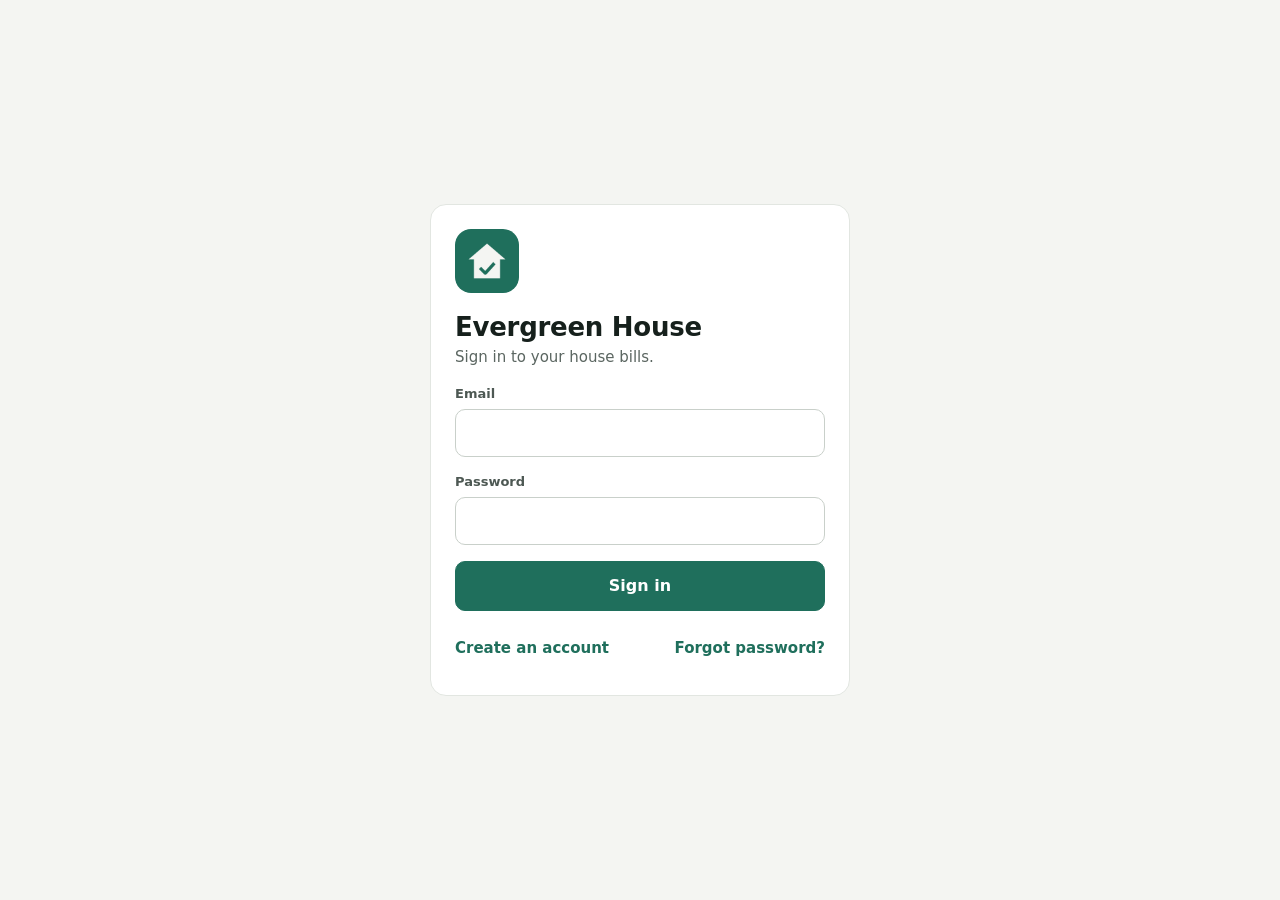
==== index.html @ 493225fb "Add Evergreen House rent and bill tracker PWA Installable, offline-capable app for tracking monthly " ====
<!doctype html>
<html lang="en">
<head>
<meta charset="utf-8">
<meta name="viewport" content="width=device-width, initial-scale=1, viewport-fit=cover">
<meta name="theme-color" content="#1F6F5C">
<meta name="description" content="Rent and bill tracker for 110 Evergreen Ave">
<meta name="apple-mobile-web-app-capable" content="yes">
<meta name="mobile-web-app-capable" content="yes">
<meta name="apple-mobile-web-app-status-bar-style" content="default">
<meta name="apple-mobile-web-app-title" content="Evergreen">
<title>Evergreen House</title>
<link rel="manifest" href="manifest.webmanifest">
<link rel="icon" type="image/png" sizes="32x32" href="icons/favicon-32.png">
<link rel="apple-touch-icon" href="icons/apple-touch-icon.png">
<link rel="stylesheet" href="styles.css">
</head>
<body>
<div id="app" aria-live="polite"><div class="splash"><img src="icons/icon-192.png" alt="" width="72" height="72"><p>Loading…</p></div></div>
<div id="toast" role="status" aria-live="polite"></div>
<script src="config.js"></script>
<script src="vendor/supabase.js"></script>
<script src="app.js"></script>
</body>
</html>
---- styles.css ----
:root {
  --bg: #F4F5F2;
  --surface: #FFFFFF;
  --ink: #16201C;
  --muted: #5B6661;
  --muted-2: #4D5853;
  --line: #E2E6E1;
  --line-2: #EDF0EC;
  --field: #C9D0CA;
  --chip: #F0F2EE;
  --seg: #E9ECE7;
  --accent: #1F6F5C;
  --accent-ink: #FFFFFF;
  --hero: #16201C;
  --hero-ink: #F4F5F2;
  --hero-muted: #C9D1CC;
  --hero-track: #34403B;
  --bar: #7FD1B4;
  --paid-bg: #E4F1EC; --paid-fg: #17594A;
  --late-bg: #FDEBDF; --late-fg: #A3400B;
  --soon-bg: #E7ECF9; --soon-fg: #2B4C9B;
  --setup-bg: #FFF2D6; --setup-fg: #6B4A06;
  --safe-b: env(safe-area-inset-bottom, 0px);
  --safe-t: env(safe-area-inset-top, 0px);
  color-scheme: light;
}
@media (prefers-color-scheme: dark) {
  :root {
    --bg: #0F1513; --surface: #182220; --ink: #EEF2EF; --muted: #A3AFA9; --muted-2: #B5C0BA;
    --line: #26322E; --line-2: #222D29; --field: #3A4843; --chip: #22302B; --seg: #1E2926;
    --accent: #4FB89A; --accent-ink: #0B1411;
    --hero: #1F2D29; --hero-ink: #EEF2EF; --hero-muted: #B5C0BA; --hero-track: #34443F; --bar: #7FD1B4;
    --paid-bg: #173A31; --paid-fg: #9CE0C6;
    --late-bg: #43251A; --late-fg: #FFB98F;
    --soon-bg: #1F2B47; --soon-fg: #A9BEF2;
    --setup-bg: #3B3016; --setup-fg: #F2D48C;
    color-scheme: dark;
  }
}

* { box-sizing: border-box; }
html, body { margin: 0; background: var(--bg); color: var(--ink); }
body {
  font-family: Inter, -apple-system, BlinkMacSystemFont, "Segoe UI", Roboto, system-ui, sans-serif;
  font-size: 15px; line-height: 1.45; -webkit-font-smoothing: antialiased;
  -webkit-tap-highlight-color: transparent;
}
button, input, select, textarea { font: inherit; color: inherit; }
button { cursor: pointer; }
:focus-visible { outline: 2px solid var(--accent); outline-offset: 2px; }
a { color: var(--accent); }
.num { font-variant-numeric: tabular-nums; }
.display { font-family: "Space Grotesk", Inter, -apple-system, system-ui, sans-serif; letter-spacing: -0.01em; }
.sr { position: absolute; width: 1px; height: 1px; overflow: hidden; clip: rect(0 0 0 0); white-space: nowrap; }

.splash { min-height: 100vh; display: flex; flex-direction: column; align-items: center; justify-content: center; gap: 12px; color: var(--muted); }
.splash img { border-radius: 18px; }

/* Shell */
.shell { min-height: 100vh; min-height: 100dvh; display: flex; flex-direction: column; max-width: 640px; margin: 0 auto; }
.topbar { position: sticky; top: 0; z-index: 5; background: var(--bg); padding: calc(14px + var(--safe-t)) 16px 10px; display: flex; flex-direction: column; gap: 2px; }
.topbar .eyebrow { font-size: 12px; font-weight: 600; letter-spacing: 0.06em; text-transform: uppercase; color: var(--muted); }
.topbar h1 { margin: 0; font-size: 28px; line-height: 1.15; font-weight: 650; }
.topbar-row { display: flex; align-items: center; justify-content: space-between; gap: 8px; }
.main { flex: 1; padding: 4px 16px calc(100px + var(--safe-b)); display: flex; flex-direction: column; gap: 16px; }

.tabbar { position: fixed; left: 0; right: 0; bottom: 0; z-index: 10; background: var(--surface); border-top: 1px solid var(--line); padding: 6px 8px calc(8px + var(--safe-b)); }
.tabbar-inner { max-width: 640px; margin: 0 auto; display: grid; grid-template-columns: repeat(4, minmax(0, 1fr)); }
.tab { height: 56px; border: 0; background: transparent; display: flex; flex-direction: column; align-items: center; justify-content: center; gap: 2px; font-size: 12px; font-weight: 600; color: var(--muted); border-radius: 12px; }
.tab[aria-current="page"] { color: var(--accent); }

/* Pieces */
.card { background: var(--surface); border: 1px solid var(--line); border-radius: 16px; padding: 16px; display: flex; flex-direction: column; gap: 12px; }
.card h2 { margin: 0; font-size: 18px; font-weight: 650; }
.card p { margin: 0; }
.muted { color: var(--muted); }
.small { font-size: 13px; }
.row { display: flex; align-items: center; gap: 10px; }
.between { justify-content: space-between; }
.wrap { flex-wrap: wrap; }
.grid2 { display: grid; grid-template-columns: repeat(2, minmax(0, 1fr)); gap: 10px; }
.stack { display: flex; flex-direction: column; gap: 10px; }

.hero { background: var(--hero); color: var(--hero-ink); border-radius: 20px; padding: 18px 20px; display: flex; flex-direction: column; gap: 12px; }
.hero .label { font-size: 13px; color: var(--hero-muted); }
.hero .big { font-size: 34px; font-weight: 650; line-height: 1.1; }
.hero .pct { font-size: 22px; font-weight: 650; }
.track { height: 8px; background: var(--hero-track); border-radius: 99px; overflow: hidden; }
.track > div { height: 100%; background: var(--bar); border-radius: 99px; transition: width .3s; }
.hero .foot { display: flex; justify-content: space-between; font-size: 13px; color: var(--hero-muted); gap: 8px; }
.hero .late { color: #FFB98F; font-weight: 600; }

.notice { margin: 0; padding: 12px 14px; border-radius: 12px; background: var(--setup-bg); color: var(--setup-fg); font-size: 14px; }
.notice.info { background: var(--soon-bg); color: var(--soon-fg); }

.monthnav { display: flex; align-items: center; gap: 4px; }
.iconbtn { width: 44px; height: 44px; border: 0; border-radius: 12px; background: transparent; color: var(--ink); display: inline-flex; align-items: center; justify-content: center; flex: none; }
.iconbtn:hover { background: var(--chip); }

.chips { display: flex; gap: 8px; overflow-x: auto; padding-bottom: 2px; scrollbar-width: none; }
.chips::-webkit-scrollbar { display: none; }
.chip { flex: none; height: 44px; padding: 0 16px; border-radius: 99px; font-size: 14px; font-weight: 600; background: var(--surface); color: var(--ink); border: 1px solid var(--line); }
.chip[aria-pressed="true"] { background: var(--ink); color: var(--bg); border-color: var(--ink); }

.seg { display: grid; grid-auto-flow: column; grid-auto-columns: minmax(0, 1fr); gap: 4px; background: var(--seg); padding: 4px; border-radius: 12px; }
.seg button { height: 40px; border: 0; border-radius: 9px; font-size: 14px; font-weight: 600; background: transparent; color: var(--muted-2); }
.seg button[aria-pressed="true"] { background: var(--surface); color: var(--ink); box-shadow: 0 1px 2px rgba(0,0,0,.12); }

.bills { list-style: none; margin: 0; padding: 0; display: flex; flex-direction: column; gap: 10px; }
.bill { background: var(--surface); border: 1px solid var(--line); border-radius: 16px; padding: 14px; display: flex; flex-direction: column; gap: 12px; }
.bill-top { display: flex; align-items: flex-start; gap: 12px; }
.check { width: 48px; height: 48px; flex: none; border-radius: 14px; display: flex; align-items: center; justify-content: center; background: var(--surface); border: 2px solid var(--field); color: transparent; }
.check[aria-pressed="true"] { background: var(--accent); border-color: var(--accent); color: var(--accent-ink); }
.bill-info { flex: 1; min-width: 0; display: flex; flex-direction: column; gap: 3px; }
.bill-name { font-weight: 650; font-size: 16px; }
.bill.paid .bill-name { color: var(--muted); text-decoration: line-through; }
.tag { font-size: 11px; font-weight: 600; padding: 2px 7px; border-radius: 6px; background: var(--chip); color: var(--muted-2); }
.acct { display: inline-flex; align-items: center; gap: 4px; border: 0; background: transparent; padding: 0; font-size: 13px; color: var(--muted); text-align: left; }
.acct svg { opacity: .7; }
.pill { align-self: flex-start; margin-top: 4px; font-size: 12px; font-weight: 600; padding: 3px 10px; border-radius: 99px; }
.pill.paid { background: var(--paid-bg); color: var(--paid-fg); }
.pill.late { background: var(--late-bg); color: var(--late-fg); }
.pill.soon { background: var(--soon-bg); color: var(--soon-fg); }
.pill.setup { background: var(--setup-bg); color: var(--setup-fg); }
.pill.up, .pill.auto { background: var(--chip); color: var(--muted-2); }
.bill-sum { display: flex; align-items: center; justify-content: space-between; gap: 10px; padding-top: 10px; border-top: 1px solid var(--line-2); }
.bill-sum .amt { font-size: 20px; font-weight: 650; }
.btns { display: flex; gap: 8px; flex-wrap: wrap; }

.btn { height: 44px; padding: 0 16px; border-radius: 10px; border: 1px solid var(--line); background: var(--surface); color: var(--ink); font-size: 14px; font-weight: 600; display: inline-flex; align-items: center; justify-content: center; gap: 6px; text-decoration: none; }
.btn.primary { background: var(--accent); border-color: var(--accent); color: var(--accent-ink); height: 50px; font-size: 16px; }
.btn.block { width: 100%; }
.btn.danger { color: var(--late-fg); }
.btn[disabled] { opacity: .55; cursor: default; }
.linkbtn { border: 0; background: transparent; color: var(--accent); font-weight: 600; padding: 8px 0; min-height: 44px; }

.field { display: flex; flex-direction: column; gap: 5px; min-width: 0; }
.field label, .field .lab { font-size: 13px; font-weight: 600; color: var(--muted-2); }
.input, select.input, textarea.input { width: 100%; min-height: 48px; padding: 0 12px; border: 1px solid var(--field); border-radius: 10px; font-size: 16px; background: var(--surface); color: var(--ink); }
textarea.input { padding: 10px 12px; min-height: 80px; resize: vertical; }
.input:focus { outline: 2px solid var(--accent); outline-offset: 0; border-color: var(--accent); }
.checkrow { display: flex; align-items: center; gap: 10px; min-height: 44px; font-size: 15px; }
.checkrow input { width: 22px; height: 22px; accent-color: var(--accent); }
.err { color: var(--late-fg); font-size: 14px; margin: 0; }
.ok { color: var(--paid-fg); font-size: 14px; margin: 0; font-weight: 500; }

.stat { background: var(--surface); border: 1px solid var(--line); border-radius: 16px; padding: 14px 16px; display: flex; flex-direction: column; gap: 2px; min-width: 0; }
.stat .v { font-size: 22px; font-weight: 650; white-space: nowrap; overflow: hidden; text-overflow: ellipsis; }
.meter { height: 8px; background: var(--line-2); border-radius: 99px; overflow: hidden; }
.meter > div { height: 100%; background: var(--accent); border-radius: 99px; }
.hist { display: grid; grid-template-columns: repeat(6, minmax(0, 1fr)); gap: 8px; align-items: end; height: 150px; }
.hist .col { display: flex; flex-direction: column; align-items: center; justify-content: flex-end; gap: 4px; height: 100%; font-size: 11px; color: var(--muted); }
.hist .b { width: 100%; max-width: 36px; background: var(--accent); border-radius: 6px 6px 2px 2px; min-height: 2px; }
.hist .col.cur .b { background: var(--ink); }

.code { font-family: ui-monospace, SFMono-Regular, Menlo, monospace; font-size: 22px; letter-spacing: 0.12em; font-weight: 600; }
.status-dot { display: inline-flex; align-items: center; gap: 6px; font-size: 12px; font-weight: 600; padding: 4px 10px; border-radius: 99px; background: var(--setup-bg); color: var(--setup-fg); }
.steps { margin: 0; padding-left: 20px; display: flex; flex-direction: column; gap: 6px; }

/* Sheet */
.sheet-bg { position: fixed; inset: 0; z-index: 20; background: rgba(10, 15, 13, .45); display: flex; align-items: flex-end; justify-content: center; }
.sheet { width: 100%; max-width: 640px; max-height: 92vh; max-height: 92dvh; overflow-y: auto; background: var(--bg); border-radius: 22px 22px 0 0; padding: 8px 16px calc(24px + var(--safe-b)); display: flex; flex-direction: column; gap: 14px; }
.sheet-head { position: sticky; top: 0; background: var(--bg); padding: 10px 0 6px; display: flex; align-items: center; justify-content: space-between; z-index: 1; }
.sheet-head h2 { margin: 0; font-size: 20px; }
.grabber { width: 40px; height: 5px; border-radius: 99px; background: var(--field); margin: 0 auto; }
.receipt { max-width: 100%; border-radius: 12px; border: 1px solid var(--line); }

/* Auth */
.auth { min-height: 100vh; min-height: 100dvh; display: flex; align-items: center; justify-content: center; padding: 24px 16px; }
.auth .card { width: 100%; max-width: 420px; padding: 24px; gap: 16px; }
.auth .logo { width: 64px; height: 64px; border-radius: 16px; }

#toast { position: fixed; left: 50%; bottom: calc(96px + var(--safe-b)); transform: translateX(-50%) translateY(20px); background: var(--ink); color: var(--bg); padding: 10px 16px; border-radius: 12px; font-size: 14px; font-weight: 500; opacity: 0; pointer-events: none; transition: all .2s; z-index: 30; max-width: calc(100% - 32px); text-align: center; }
#toast.show { opacity: 1; transform: translateX(-50%) translateY(0); }

@media (min-width: 700px) {
  .topbar { padding-top: 28px; }
  .topbar h1 { font-size: 32px; }
}
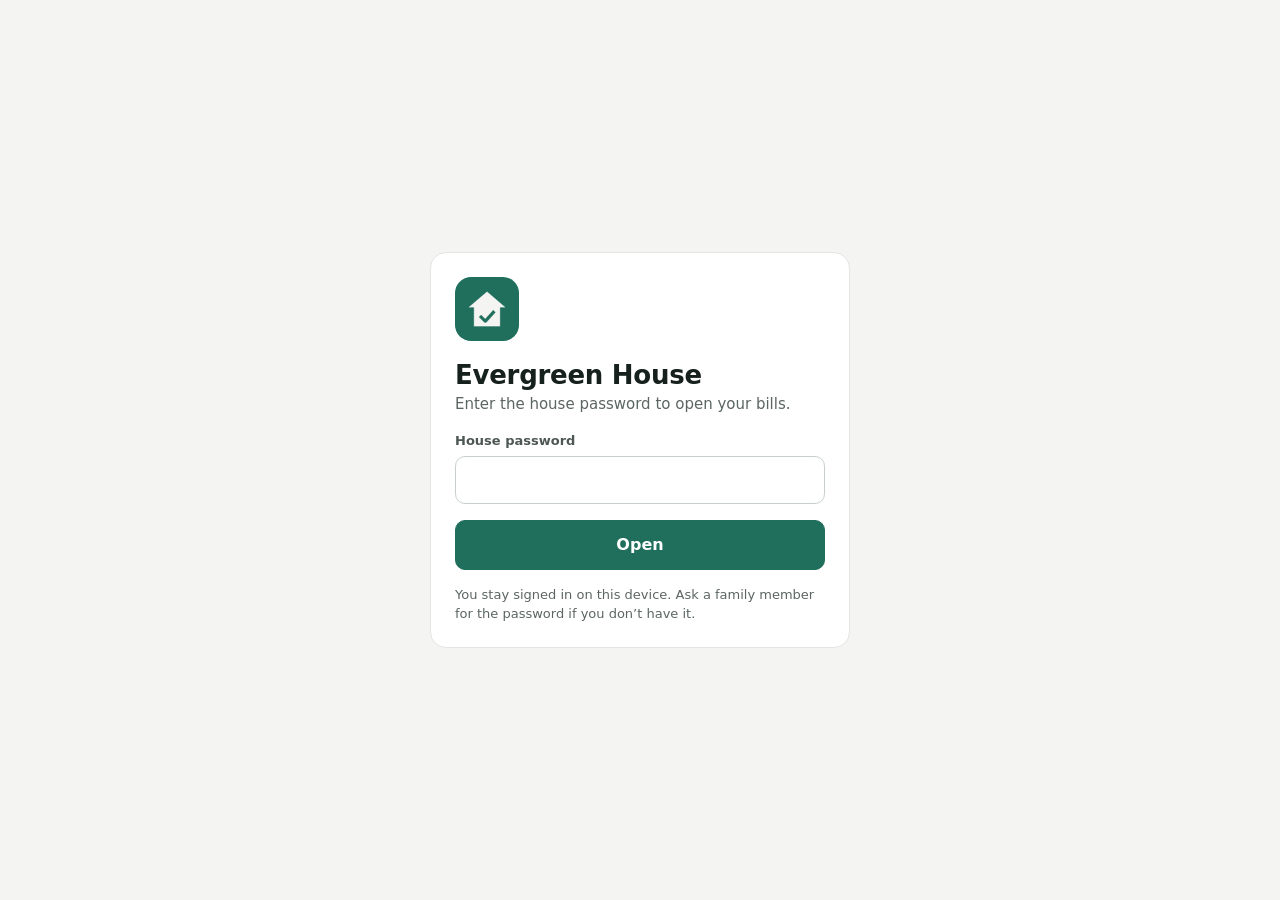
==== commit 63c9e29f: "Add visuals: house picture, PAID stamp + confetti, progress ring, month timeline, motion, animated w" ====
--- a/index.html
+++ b/index.html
@@ -18,6 +18,8 @@
 <body>
 <div id="app" aria-live="polite"><div class="splash"><img src="icons/icon-192.png" alt="" width="72" height="72"><p>Loading…</p></div></div>
 <div id="toast" role="status" aria-live="polite"></div>
+<div id="fx" aria-hidden="true"></div>
+<div id="ptr" aria-hidden="true"><svg width="22" height="22" viewBox="0 0 24 24" fill="none" stroke="currentColor" stroke-width="2.2" stroke-linecap="round" stroke-linejoin="round"><path d="M12 5v14M6 13l6 6 6-6"/></svg></div>
 <script src="config.js"></script>
 <script src="vendor/supabase.js"></script>
 <script src="app.js"></script>
--- a/styles.css
+++ b/styles.css
@@ -65,8 +65,8 @@
 .main { flex: 1; padding: 4px 16px calc(100px + var(--safe-b)); display: flex; flex-direction: column; gap: 16px; }
 
 .tabbar { position: fixed; left: 0; right: 0; bottom: 0; z-index: 10; background: var(--surface); border-top: 1px solid var(--line); padding: 6px 8px calc(8px + var(--safe-b)); }
-.tabbar-inner { max-width: 640px; margin: 0 auto; display: grid; grid-template-columns: repeat(4, minmax(0, 1fr)); }
-.tab { height: 56px; border: 0; background: transparent; display: flex; flex-direction: column; align-items: center; justify-content: center; gap: 2px; font-size: 12px; font-weight: 600; color: var(--muted); border-radius: 12px; }
+.tabbar-inner { max-width: 640px; margin: 0 auto; display: grid; grid-template-columns: repeat(5, minmax(0, 1fr)); }
+.tab { height: 56px; font-size: 11px !important; border: 0; background: transparent; display: flex; flex-direction: column; align-items: center; justify-content: center; gap: 2px; font-size: 12px; font-weight: 600; color: var(--muted); border-radius: 12px; }
 .tab[aria-current="page"] { color: var(--accent); }
 
 /* Pieces */
@@ -177,3 +177,143 @@
   .topbar { padding-top: 28px; }
   .topbar h1 { font-size: 32px; }
 }
+
+/* v1.2 additions */
+.addbtn { background: var(--accent); color: var(--accent-ink); border-radius: 14px; }
+.addbtn:hover { background: var(--accent); filter: brightness(1.08); }
+.section-h { margin: 8px 0 0; font-size: 16px; font-weight: 650; }
+.btn.primary-soft { background: var(--paid-bg); color: var(--paid-fg); border-color: transparent; }
+.check[disabled] { opacity: .4; cursor: default; }
+.logrow { width: 100%; text-align: left; font: inherit; color: inherit; cursor: pointer; }
+.legend { display: flex; gap: 16px; color: var(--muted); }
+.legend .sw { display: inline-block; width: 10px; height: 10px; border-radius: 3px; margin-right: 6px; vertical-align: -1px; }
+.sw.in, .hist2 .b.in { background: var(--accent); }
+.sw.out, .hist2 .b.out { background: #E08A4F; }
+.hist2 { display: grid; grid-template-columns: repeat(6, minmax(0, 1fr)); gap: 8px; height: 150px; }
+.hist2 .col { display: flex; flex-direction: column; align-items: center; justify-content: flex-end; gap: 4px; font-size: 11px; color: var(--muted); min-height: 0; }
+.hist2 .col.cur span { color: var(--ink); font-weight: 650; }
+.hist2 .pair { flex: 1; width: 100%; display: flex; align-items: flex-end; justify-content: center; gap: 3px; min-height: 0; }
+.hist2 .b { width: 40%; max-width: 16px; border-radius: 4px 4px 1px 1px; min-height: 2px; }
+.tbl { width: 100%; border-collapse: collapse; font-size: 14px; }
+.tbl th, .tbl td { padding: 8px 4px; border-top: 1px solid var(--line-2); text-align: right; }
+.tbl th:first-child { text-align: left; font-weight: 500; }
+.tbl thead th { border-top: 0; color: var(--muted); font-size: 12px; font-weight: 600; }
+.topbar-row h1 { flex: 1; }
+
+/* v1.5 setup guide */
+.guide { display: flex; flex-direction: column; }
+.gstep { border-top: 1px solid var(--line-2); }
+.gstep summary { list-style: none; display: flex; align-items: center; gap: 12px; min-height: 52px; cursor: pointer; font-weight: 600; }
+.gstep summary::-webkit-details-marker { display: none; }
+.gstep summary::after { content: '›'; margin-left: auto; color: var(--muted); font-size: 22px; transition: transform .15s; }
+.gstep[open] summary::after { transform: rotate(90deg); }
+.gnum { width: 28px; height: 28px; flex: none; border-radius: 99px; display: inline-flex; align-items: center; justify-content: center; font-size: 13px; background: var(--chip); color: var(--muted-2); }
+.gnum svg { width: 16px; height: 16px; }
+.gstep.done .gnum { background: var(--accent); color: var(--accent-ink); }
+.gstep.done .gtitle { color: var(--muted); }
+.gbody { padding: 0 0 14px 40px; display: flex; flex-direction: column; gap: 10px; font-size: 14px; }
+.gbody .steps li { line-height: 1.5; }
+.banner { width: 100%; text-align: left; border: 0; font: inherit; font-size: 14px; font-weight: 600; display: flex; justify-content: space-between; min-height: 44px; cursor: pointer; }
+#guide { scroll-margin-top: 120px; }
+
+/* v1.6 house records */
+.monthpick { border: 0; padding: 0; margin: 0; }
+.monthpick legend { margin-bottom: 6px; }
+.mgrid { display: grid; grid-template-columns: repeat(6, minmax(0, 1fr)); gap: 6px; }
+.mchip { position: relative; }
+.mchip input { position: absolute; opacity: 0; inset: 0; margin: 0; cursor: pointer; }
+.mchip span { display: flex; align-items: center; justify-content: center; height: 40px; border-radius: 10px; border: 1px solid var(--field); font-size: 13px; font-weight: 600; background: var(--surface); }
+.mchip input:checked + span { background: var(--accent); color: var(--accent-ink); border-color: var(--accent); }
+.mchip input:focus-visible + span { outline: 2px solid var(--accent); outline-offset: 2px; }
+
+/* v1.9 weather */
+.notice.weather { background: var(--soon-bg); color: var(--soon-fg); line-height: 1.45; }
+
+/* v2.0 */
+.scanbtn { gap: 8px; height: 48px; border-style: dashed; color: var(--accent); }
+.tbl thead th { text-align: right; }
+.tbl thead th:first-child { text-align: left; }
+
+/* ===== v2.1 visuals ===== */
+.sk { border-radius: 10px; background: linear-gradient(90deg, var(--seg) 0px, var(--surface) 120px, var(--seg) 240px); background-size: 600px 100%; animation: sk 1.2s linear infinite; }
+@keyframes sk { 0% { background-position: -300px 0 } 100% { background-position: 300px 0 } }
+
+/* 20: ring hero */
+.ringhero { align-items: center; }
+.ringwrap { position: relative; width: 190px; height: 190px; }
+.ring-track { fill: none; stroke: var(--hero-track); stroke-width: 14; }
+.ring-arc { fill: none; stroke: var(--bar); stroke-width: 14; stroke-linecap: round; transition: stroke-dashoffset .9s cubic-bezier(.3,.8,.3,1); }
+.ring-center { position: absolute; inset: 0; display: flex; flex-direction: column; align-items: center; justify-content: center; gap: 2px; }
+.ring-center .big { font-size: 28px; }
+.ring-pct { font-size: 13px; color: var(--bar); font-weight: 600; }
+.ringhero .foot { width: 100%; }
+
+/* 22: timeline */
+.tline { background: var(--surface); border: 1px solid var(--line); border-radius: 16px; padding: 14px 14px 10px; display: flex; flex-direction: column; gap: 6px; }
+.tl-track { position: relative; height: 40px; margin: 0 8px; }
+.tl-track::before { content: ''; position: absolute; left: 0; right: 0; top: 26px; height: 4px; border-radius: 99px; background: var(--line-2); }
+.tl-done { position: absolute; left: 0; top: 26px; height: 4px; border-radius: 99px; background: var(--bar); }
+.tl-today { position: absolute; top: 18px; width: 4px; height: 20px; margin-left: -2px; border-radius: 99px; background: var(--ink); animation: tlpulse 1.8s ease-in-out infinite; }
+@keyframes tlpulse { 0%,100% { opacity: 1 } 50% { opacity: .45 } }
+.tdot { position: absolute; width: 22px; height: 22px; margin-left: -11px; padding: 0; border-radius: 99px; border: 3px solid var(--surface); cursor: pointer; transition: transform .15s; }
+.tdot.rent { border-radius: 6px; }
+.tdot:hover, .tdot:focus-visible { transform: scale(1.25); }
+.tl-axis { display: flex; justify-content: space-between; font-size: 11px; color: var(--muted); margin: 0 2px; }
+.bill.flash { animation: flash 1.2s ease-out; }
+@keyframes flash { 0% { box-shadow: 0 0 0 0 rgba(31,111,92,.55) } 100% { box-shadow: 0 0 0 14px rgba(31,111,92,0) } }
+
+/* 19: PAID stamp + confetti */
+.bill { position: relative; }
+.paidstamp { position: absolute; right: 14px; top: 12px; transform: rotate(-12deg); border: 3px solid var(--accent); color: var(--accent); border-radius: 8px; padding: 0 8px; font: 800 18px/1.4 'Courier New', ui-monospace, monospace; letter-spacing: .12em; opacity: .7; pointer-events: none; }
+.paidstamp.slam { animation: slam .5s cubic-bezier(.2,.8,.3,1.2) both; }
+@keyframes slam { 0% { transform: rotate(-12deg) scale(2.4); opacity: 0 } 55% { transform: rotate(-12deg) scale(.92); opacity: .9 } 100% { transform: rotate(-12deg) scale(1); opacity: .7 } }
+#fx { position: fixed; inset: 0; pointer-events: none; z-index: 40; overflow: hidden; }
+.conf { position: absolute; top: -12px; width: 8px; height: 12px; border-radius: 2px; animation: fall 2.2s cubic-bezier(.2,.6,.4,1) forwards; }
+@keyframes fall { 0% { transform: translate(0,0) rotate(0); opacity: 1 } 100% { transform: translate(var(--dx), 105vh) rotate(var(--r)); opacity: .2 } }
+.check svg path { stroke-dasharray: 30; }
+.bill.paid .check svg path { animation: tick .3s ease-out both; }
+@keyframes tick { from { stroke-dashoffset: 30 } to { stroke-dashoffset: 0 } }
+
+/* 18: house picture */
+.househero { gap: 10px; }
+.win-lit { animation: glow 2.4s ease-in-out infinite; }
+@keyframes glow { 0%,100% { opacity: .6 } 50% { opacity: 1 } }
+.hchips { display: grid; grid-template-columns: repeat(auto-fit, minmax(120px, 1fr)); gap: 8px; }
+.hchip { display: flex; flex-direction: column; align-items: center; gap: 2px; min-height: 52px; border-radius: 12px; border: 1px solid #34403B; background: transparent; color: var(--hero-muted); font-size: 12px; cursor: pointer; }
+.hchip strong { font-size: 15px; }
+.homechip { display: flex; align-items: center; gap: 10px; font-size: 13px; color: var(--hero-muted); border-top: 1px solid #34403B; padding-top: 10px; }
+
+/* 24: sheets + pull to refresh */
+.sheet-bg.enter { animation: fadein .25s ease-out both; }
+.sheet.enter { animation: sheetin .5s cubic-bezier(.2,1.25,.4,1) both; }
+.sheet { transition: transform .25s ease; touch-action: pan-y; }
+.sheet-head, .grabber { cursor: grab; touch-action: none; }
+.grabber { margin: 4px auto 0; }
+@keyframes fadein { from { opacity: 0 } to { opacity: 1 } }
+@keyframes sheetin { from { transform: translateY(100%) } to { transform: translateY(0) } }
+#ptr { position: fixed; top: calc(8px + var(--safe-t)); left: 50%; transform: translate(-50%, -50px); opacity: 0; z-index: 15; width: 44px; height: 44px; border-radius: 99px; background: var(--surface); box-shadow: 0 2px 10px rgba(0,0,0,.15); display: flex; align-items: center; justify-content: center; color: var(--accent); transition: transform .2s, opacity .2s; }
+#ptr.ready svg { transform: rotate(180deg); transition: transform .2s; }
+#ptr.spinning svg { animation: spin .8s linear infinite; }
+@keyframes spin { to { transform: rotate(360deg) } }
+
+/* 25: animated weather */
+.wx { position: relative; overflow: hidden; border-radius: 18px; padding: 16px; color: #FFFFFF; font-size: 14px; line-height: 1.45; }
+.wx-snow { background: linear-gradient(160deg, #2B4C9B, #4F74C9); }
+.wx-rain { background: linear-gradient(160deg, #24414F, #3E6A80); }
+.wx-heat { background: linear-gradient(160deg, #A3400B, #E07A3A); }
+.wx-wind { background: linear-gradient(160deg, #3D4A55, #66788A); }
+.wx strong { font-size: 16px; }
+.wx-row { position: relative; display: flex; gap: 12px; align-items: flex-start; }
+.wx-row svg { flex: none; }
+.wx-fx { position: absolute; inset: 0; pointer-events: none; }
+.flake { position: absolute; top: 0; border-radius: 99px; background: #FFFFFF; animation: snow linear infinite; }
+.drop { position: absolute; top: 0; width: 2px; height: 14px; border-radius: 2px; background: rgba(255,255,255,.75); animation: rain linear infinite; }
+@keyframes snow { 0% { transform: translate(0,-12px); opacity: 0 } 10% { opacity: 1 } 100% { transform: translate(var(--dx), 160px); opacity: 0 } }
+@keyframes rain { 0% { transform: translate(0,-20px); opacity: 0 } 10% { opacity: .9 } 100% { transform: translate(-14px, 160px); opacity: 0 } }
+.sun { animation: spin 12s linear infinite; }
+
+@media (prefers-reduced-motion: reduce) {
+  .sk, .tl-today, .win-lit, .paidstamp.slam, .bill.paid .check svg path, .sheet.enter, .sheet-bg.enter, .flake, .drop, .sun, #ptr.spinning svg, .bill.flash { animation: none !important; }
+  .ring-arc, .sheet { transition: none !important; }
+  .flake, .drop { display: none; }
+}
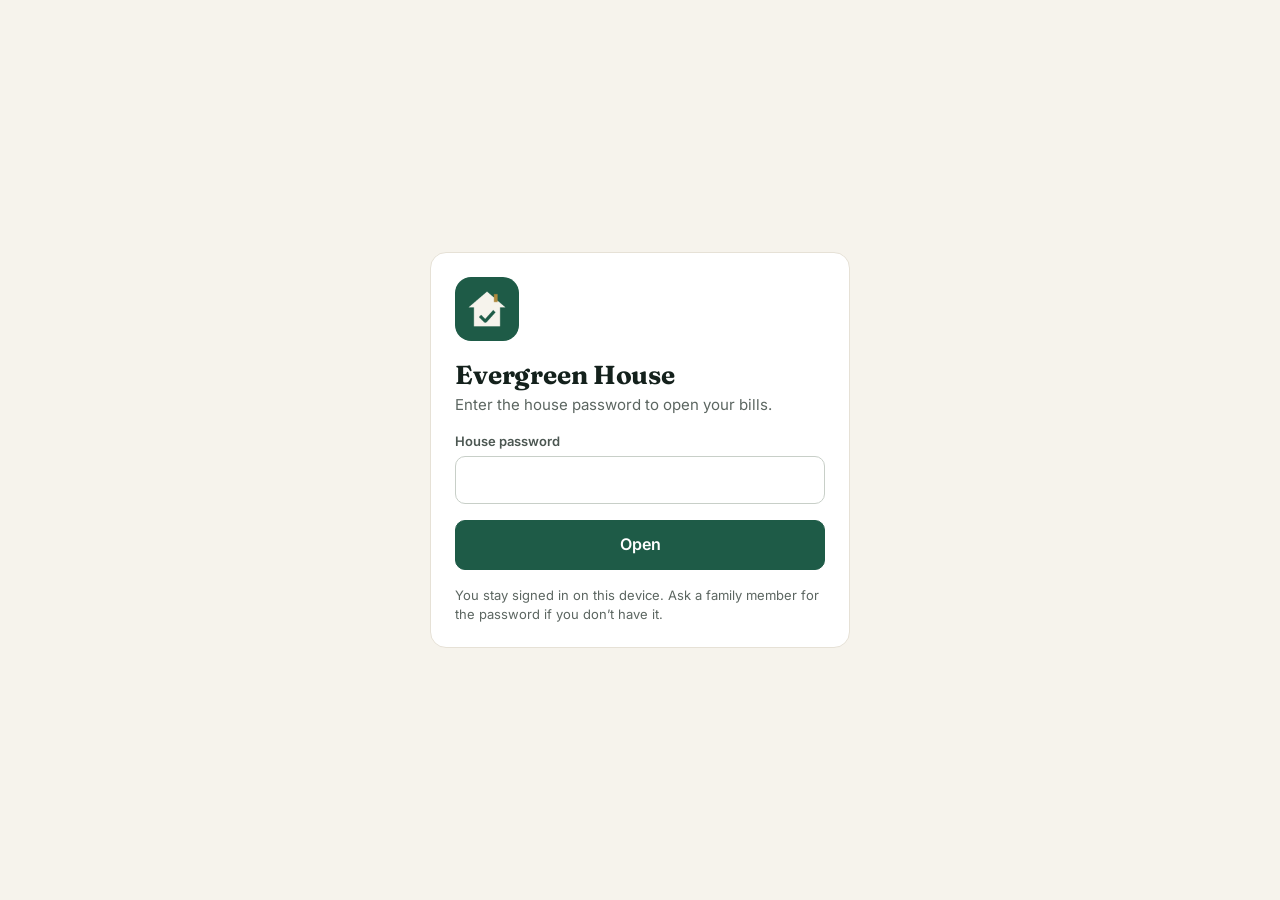
==== commit 8d4f6283: "Evergreen, refined theme with light/dark switch - New palette: warm off-white, deep forest green, br" ====
--- a/index.html
+++ b/index.html
@@ -3,7 +3,7 @@
 <head>
 <meta charset="utf-8">
 <meta name="viewport" content="width=device-width, initial-scale=1, viewport-fit=cover">
-<meta name="theme-color" content="#1F6F5C">
+<meta name="theme-color" content="#F6F3EC">
 <meta name="description" content="Rent and bill tracker for 110 Evergreen Ave">
 <meta name="apple-mobile-web-app-capable" content="yes">
 <meta name="mobile-web-app-capable" content="yes">
@@ -13,7 +13,10 @@
 <link rel="manifest" href="manifest.webmanifest">
 <link rel="icon" type="image/png" sizes="32x32" href="icons/favicon-32.png">
 <link rel="apple-touch-icon" href="icons/apple-touch-icon.png">
+<link rel="preload" href="fonts/inter.woff2" as="font" type="font/woff2" crossorigin>
+<link rel="preload" href="fonts/fraunces.woff2" as="font" type="font/woff2" crossorigin>
 <link rel="stylesheet" href="styles.css">
+<script>try{var t=localStorage.getItem('eh-theme');if(t==='light'||t==='dark')document.documentElement.setAttribute('data-theme',t)}catch(e){}</script>
 </head>
 <body>
 <div id="app" aria-live="polite"><div class="splash"><img src="icons/icon-192.png" alt="" width="72" height="72"><p>Loading…</p></div></div>
--- a/styles.css
+++ b/styles.css
@@ -1,41 +1,62 @@
+@font-face { font-family: 'Fraunces'; font-style: normal; font-weight: 100 900; font-display: swap; src: url('fonts/fraunces.woff2') format('woff2'); }
+@font-face { font-family: 'Inter'; font-style: normal; font-weight: 100 900; font-display: swap; src: url('fonts/inter.woff2') format('woff2'); }
+
+/* Evergreen, refined: light */
 :root {
-  --bg: #F4F5F2;
+  --bg: #F6F3EC;
   --surface: #FFFFFF;
-  --ink: #16201C;
-  --muted: #5B6661;
-  --muted-2: #4D5853;
-  --line: #E2E6E1;
-  --line-2: #EDF0EC;
-  --field: #C9D0CA;
-  --chip: #F0F2EE;
-  --seg: #E9ECE7;
-  --accent: #1F6F5C;
+  --ink: #14211C;
+  --muted: #5C6661;
+  --muted-2: #4C5752;
+  --line: #E6E1D6;
+  --line-2: #EFEBE1;
+  --field: #C8CFC8;
+  --chip: #EFEBE1;
+  --seg: #E9E5DA;
+  --accent: #1E5B47;
   --accent-ink: #FFFFFF;
-  --hero: #16201C;
-  --hero-ink: #F4F5F2;
-  --hero-muted: #C9D1CC;
-  --hero-track: #34403B;
-  --bar: #7FD1B4;
-  --paid-bg: #E4F1EC; --paid-fg: #17594A;
-  --late-bg: #FDEBDF; --late-fg: #A3400B;
+  --hero: #14211C;
+  --hero-ink: #F6F3EC;
+  --hero-muted: #C3CCC6;
+  --hero-track: #2C3A34;
+  --bar: #8FD3B6;
+  --stamp: #A27C33;
+  --paid-bg: #E3EFE8; --paid-fg: #1E5B47;
+  --late-bg: #FBE9DF; --late-fg: #A3400B;
   --soon-bg: #E7ECF9; --soon-fg: #2B4C9B;
-  --setup-bg: #FFF2D6; --setup-fg: #6B4A06;
+  --setup-bg: #FBF0D9; --setup-fg: #6B4A06;
+  --hero-shadow: 0 10px 30px rgba(20,33,28,.16);
+  --serif: 'Fraunces', Georgia, 'Times New Roman', serif;
   --safe-b: env(safe-area-inset-bottom, 0px);
   --safe-t: env(safe-area-inset-top, 0px);
   color-scheme: light;
 }
+/* Evergreen, refined: dark (follows the phone unless Settings says otherwise) */
 @media (prefers-color-scheme: dark) {
-  :root {
-    --bg: #0F1513; --surface: #182220; --ink: #EEF2EF; --muted: #A3AFA9; --muted-2: #B5C0BA;
-    --line: #26322E; --line-2: #222D29; --field: #3A4843; --chip: #22302B; --seg: #1E2926;
-    --accent: #4FB89A; --accent-ink: #0B1411;
-    --hero: #1F2D29; --hero-ink: #EEF2EF; --hero-muted: #B5C0BA; --hero-track: #34443F; --bar: #7FD1B4;
+  :root:not([data-theme="light"]) {
+    --bg: #0F1A16; --surface: #172520; --ink: #EEF1EC; --muted: #A4B0AA; --muted-2: #B6C1BB;
+    --line: #24342E; --line-2: #1E2D27; --field: #3B4C45; --chip: #21302A; --seg: #1C2A25;
+    --accent: #6CC4A1; --accent-ink: #0B1411;
+    --hero: #1C2C26; --hero-ink: #EEF1EC; --hero-muted: #B5C0BA; --hero-track: #2C3D36; --bar: #8FD3B6; --stamp: #D9B46A;
     --paid-bg: #173A31; --paid-fg: #9CE0C6;
     --late-bg: #43251A; --late-fg: #FFB98F;
     --soon-bg: #1F2B47; --soon-fg: #A9BEF2;
     --setup-bg: #3B3016; --setup-fg: #F2D48C;
+    --hero-shadow: 0 10px 30px rgba(0,0,0,.4);
     color-scheme: dark;
   }
+}
+:root[data-theme="dark"] {
+  --bg: #0F1A16; --surface: #172520; --ink: #EEF1EC; --muted: #A4B0AA; --muted-2: #B6C1BB;
+  --line: #24342E; --line-2: #1E2D27; --field: #3B4C45; --chip: #21302A; --seg: #1C2A25;
+  --accent: #6CC4A1; --accent-ink: #0B1411;
+  --hero: #1C2C26; --hero-ink: #EEF1EC; --hero-muted: #B5C0BA; --hero-track: #2C3D36; --bar: #8FD3B6; --stamp: #D9B46A;
+  --paid-bg: #173A31; --paid-fg: #9CE0C6;
+  --late-bg: #43251A; --late-fg: #FFB98F;
+  --soon-bg: #1F2B47; --soon-fg: #A9BEF2;
+  --setup-bg: #3B3016; --setup-fg: #F2D48C;
+  --hero-shadow: 0 10px 30px rgba(0,0,0,.4);
+  color-scheme: dark;
 }
 
 * { box-sizing: border-box; }
@@ -317,3 +338,78 @@
   .ring-arc, .sheet { transition: none !important; }
   .flake, .drop { display: none; }
 }
+
+/* ===== v2.2 visuals ===== */
+/* 27 empty states */
+.empty { display: flex; flex-direction: column; align-items: center; gap: 8px; text-align: center; padding: 22px 12px; background: var(--surface); border: 1px solid var(--line); border-radius: 20px; }
+.empty strong { font-size: 17px; }
+.empty span { font-size: 14px; color: var(--muted); max-width: 300px; }
+.empty .btn { margin-top: 6px; }
+.float { animation: floaty 3s ease-in-out infinite; }
+@keyframes floaty { 0%,100% { transform: translateY(0) } 50% { transform: translateY(-6px) } }
+.i-shadow { fill: var(--line-2); } .i-roof { fill: var(--accent); } .i-wall { fill: var(--paid-bg); } .i-win { fill: var(--bar); }
+.i-stroke { stroke: var(--accent); stroke-width: 2; } .i-paper { fill: var(--surface); stroke: var(--field); stroke-width: 2; }
+.i-lines { stroke: var(--field); stroke-width: 4; stroke-linecap: round; } .i-badge { fill: var(--accent); }
+.i-tick { fill: none; stroke: var(--accent-ink); stroke-width: 3; stroke-linecap: round; stroke-linejoin: round; }
+.empty svg .i-tick:only-of-type, svg path.i-tick { stroke: var(--surface); }
+.i-dash { fill: var(--chip); stroke: var(--field); stroke-width: 2; stroke-dasharray: 6 5; } .i-plus { stroke: var(--accent); stroke-width: 4; stroke-linecap: round; }
+.i-dot { fill: var(--accent); }
+
+/* 23 sparklines */
+.bill-sum { gap: 12px; }
+.spark { flex: none; }
+.spark polyline { fill: none; stroke: var(--accent); stroke-width: 2.5; stroke-linecap: round; stroke-linejoin: round; stroke-dasharray: 200; animation: drawline 1s ease-out both; }
+.spark circle { fill: var(--accent); }
+.spark.hot polyline { stroke: #E46A4B; } .spark.hot circle { fill: #E46A4B; }
+@keyframes drawline { from { stroke-dashoffset: 200 } to { stroke-dashoffset: 0 } }
+
+/* 28 streaks */
+.streak { display: inline-flex; align-items: center; gap: 8px; font-size: 13px; font-weight: 600; color: var(--paid-fg); margin-top: 2px; }
+.sdots { display: inline-flex; gap: 3px; }
+.sdots i { width: 9px; height: 9px; border-radius: 99px; border: 1.5px dashed var(--field); display: inline-block; }
+.sdots i.on { background: var(--bar); border: 0; animation: dotin .35s cubic-bezier(.2,.9,.3,1.4) both; }
+@keyframes dotin { from { transform: scale(0) } to { transform: scale(1) } }
+.streak-dark { justify-content: flex-start !important; gap: 10px; color: var(--bar) !important; font-weight: 600; }
+
+/* 26 year wheel */
+.wheelcard { align-items: stretch; }
+.wheel { position: relative; width: 100%; max-width: 320px; aspect-ratio: 1 / 1; margin: 0 auto; }
+.wheel-svg { position: absolute; inset: 0; width: 100%; height: 100%; animation: wheelin .8s cubic-bezier(.2,.8,.3,1) both; transform-origin: 50% 50%; }
+@keyframes wheelin { from { transform: rotate(-60deg) scale(.9); opacity: 0 } to { transform: none; opacity: 1 } }
+.w-winter { fill: var(--soon-bg); } .w-spring { fill: var(--paid-bg); } .w-summer { fill: var(--setup-bg); } .w-fall { fill: var(--late-bg); }
+.wheel-svg path { stroke: var(--surface); stroke-width: 1; }
+.wheel-svg path.w-now { stroke: var(--ink); stroke-width: 2.5; }
+.w-hub { fill: var(--surface); stroke: var(--line); }
+.w-label { font-size: 11px; font-weight: 700; text-anchor: middle; fill: var(--muted); } .w-label.now { fill: var(--ink); }
+.wdot { position: absolute; width: 20px; height: 20px; margin: -10px 0 0 -10px; padding: 0; border-radius: 99px; border: 3px solid var(--surface); cursor: pointer; transition: transform .15s; }
+.wdot:hover, .wdot:focus-visible { transform: scale(1.3); }
+.wdot.late { box-shadow: 0 0 0 3px #E46A4B; }
+.wheel-center { position: absolute; left: 50%; top: 50%; transform: translate(-50%, -50%); width: 46%; text-align: center; display: flex; flex-direction: column; gap: 2px; }
+.wheel-center strong { font-size: 20px; }
+.wlegend { display: flex; flex-wrap: wrap; gap: 6px 14px; color: var(--muted-2); }
+.wlegend i { display: inline-block; width: 10px; height: 10px; border-radius: 99px; margin-right: 5px; vertical-align: -1px; }
+
+/* 21 swipe */
+.swipe { touch-action: pan-y; transition: transform .3s cubic-bezier(.2,.9,.3,1.2), background .15s; }
+.swipe.sw-right { background: linear-gradient(90deg, var(--paid-bg), var(--surface) 70%); }
+.swipe.sw-left { background: linear-gradient(270deg, var(--soon-bg), var(--surface) 70%); }
+.swipe.sw-armed.sw-right { box-shadow: inset 4px 0 0 var(--accent); }
+.swipe.sw-armed.sw-left { box-shadow: inset -4px 0 0 #2B4C9B; }
+.monthnav[data-swipe-month] { touch-action: pan-y; transition: transform .25s ease; }
+
+@media (prefers-reduced-motion: reduce) {
+  .float, .spark polyline, .sdots i.on, .wheel-svg { animation: none !important; }
+  .swipe, .monthnav[data-swipe-month] { transition: none !important; }
+}
+
+/* ===== v2.3 Evergreen, refined ===== */
+.display, .big, .amt, .ring-num, .stat .v, .topbar h1, .sheet-head h2, .empty strong, .card h2, .section-h, .wheel-center strong {
+  font-family: var(--serif); font-optical-sizing: auto; letter-spacing: -0.005em;
+}
+.topbar h1 { font-weight: 600; font-size: 32px; }
+.big { font-weight: 600; }
+.card h2, .section-h { font-weight: 600; }
+.hero { box-shadow: var(--hero-shadow); }
+.paidstamp { border-color: var(--stamp); color: var(--stamp); font-family: var(--serif); font-weight: 700; letter-spacing: .14em; opacity: .85; }
+.tab[aria-current="page"] { background: var(--chip); }
+.theme-seg button { min-height: 44px; }
